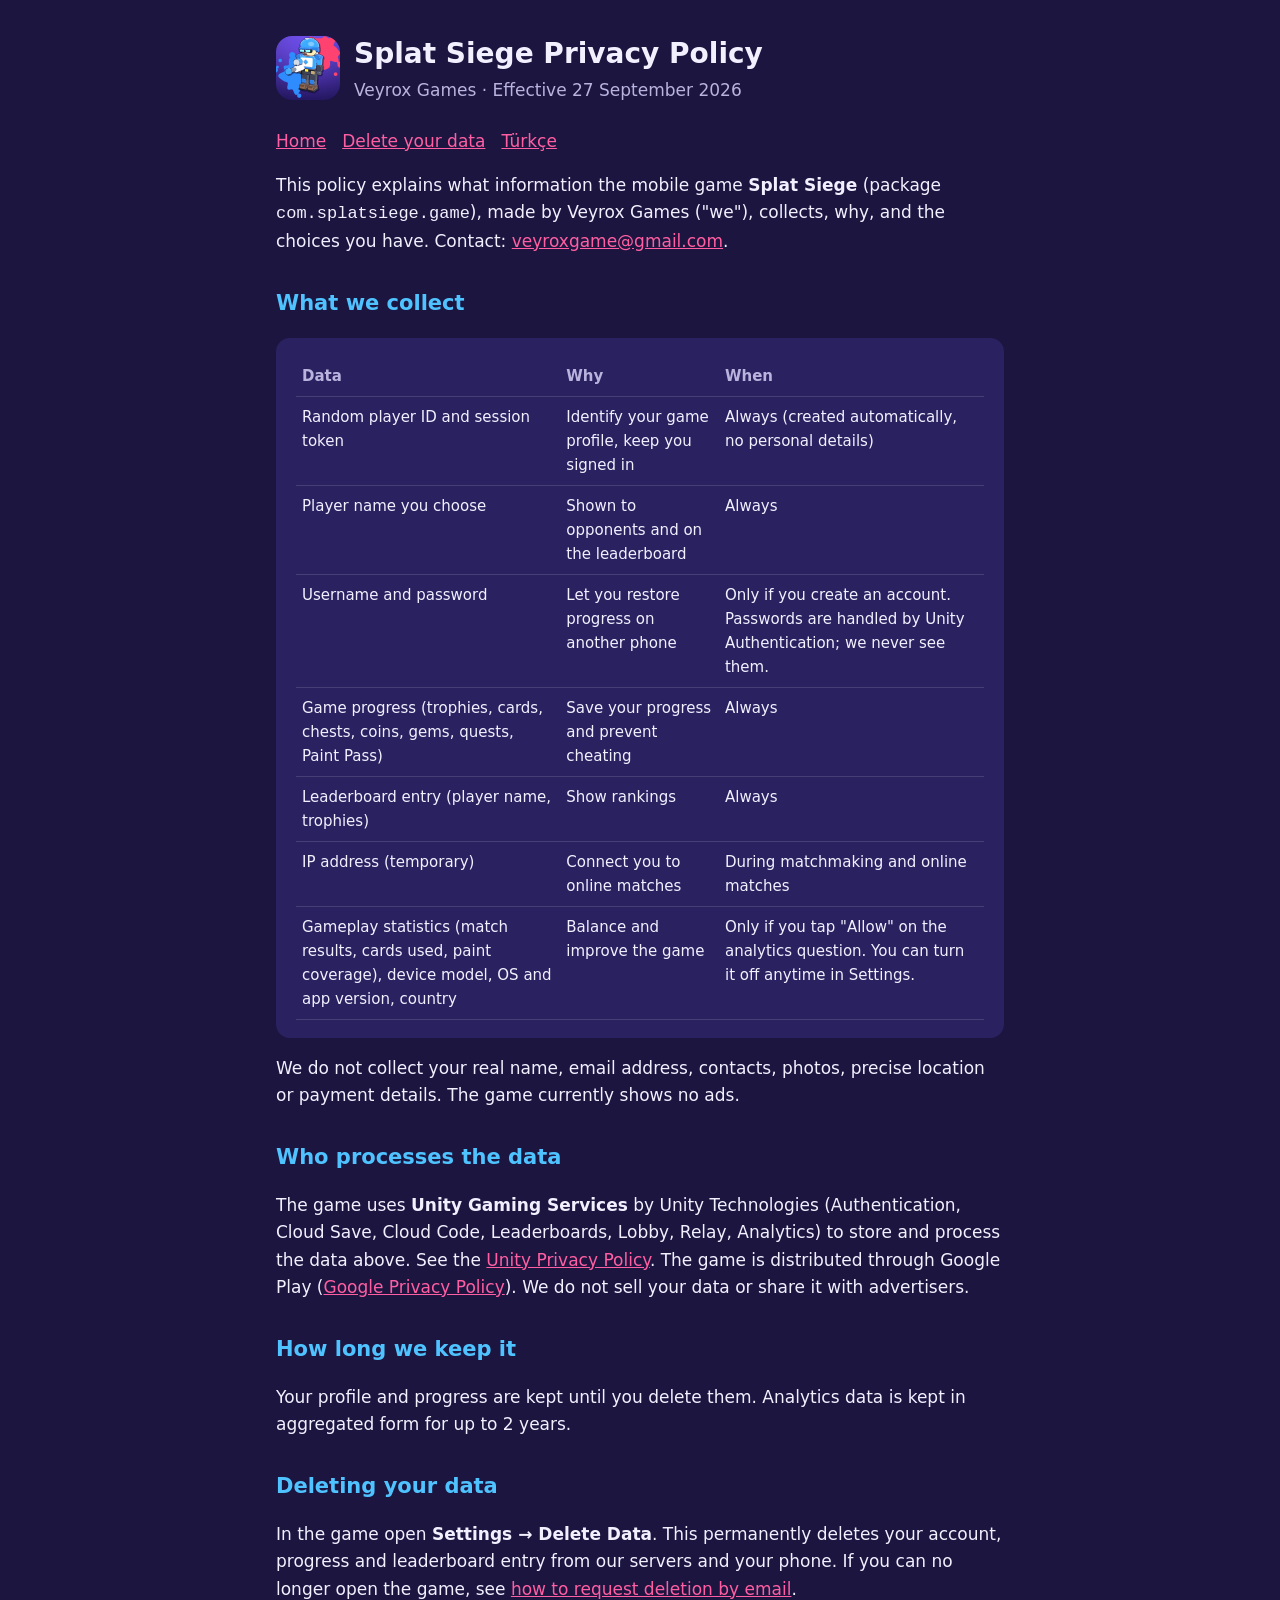
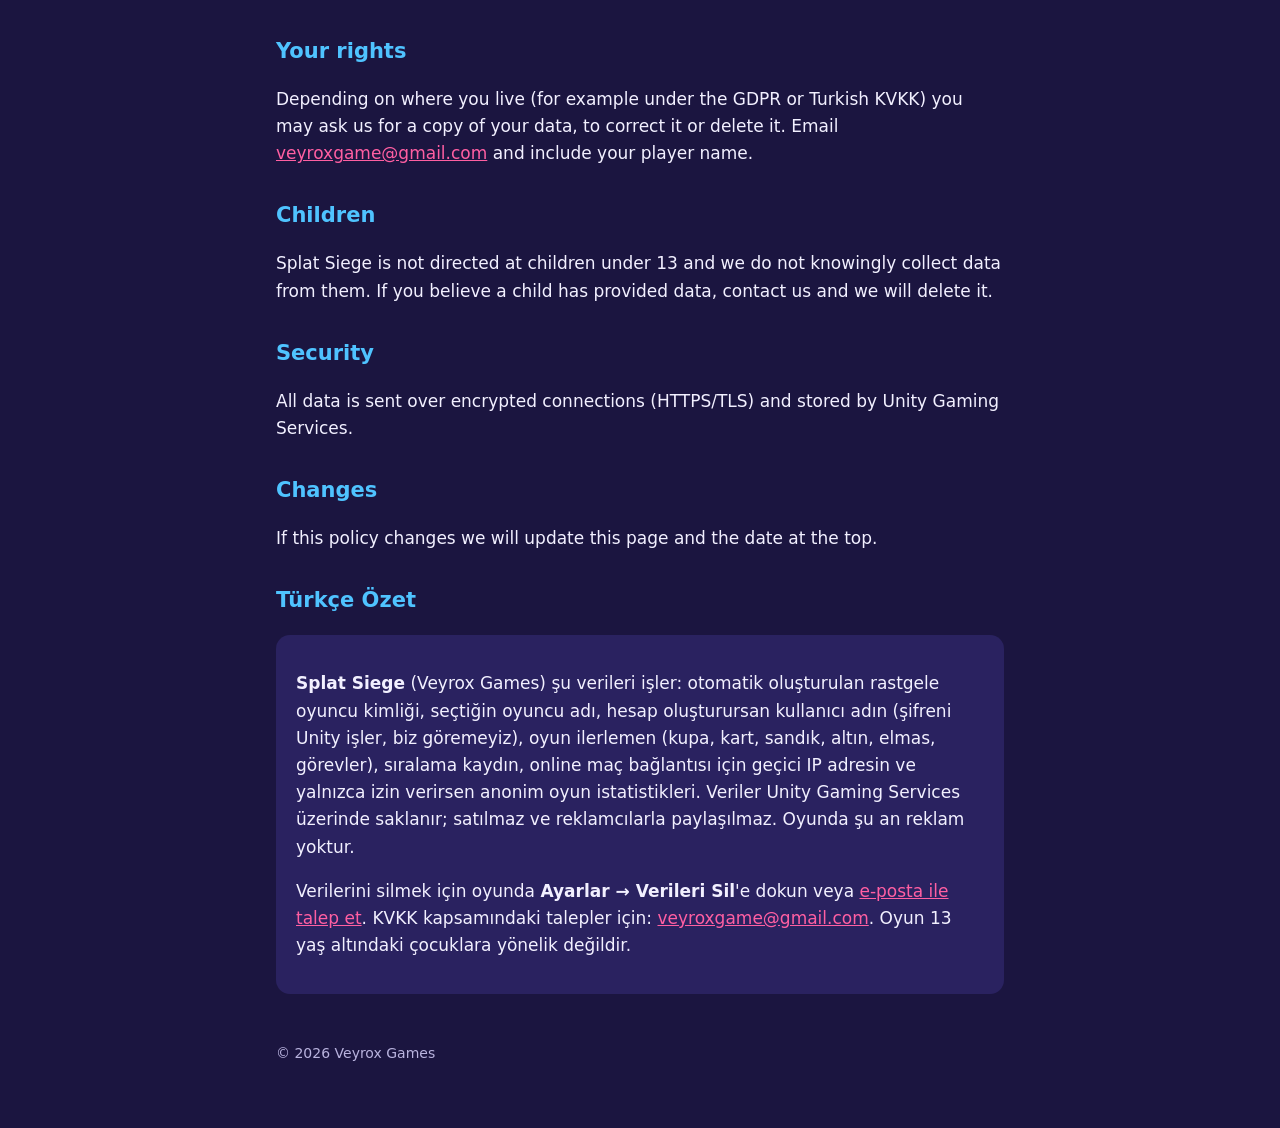
==== privacy.html @ 72331b04 "Splat Siege site: privacy policy and data deletion pages Co-Authored-By: Claude Opus 5.5 <noreply@an" ====
<!DOCTYPE html>
<html lang="en">
<head>
<meta charset="utf-8">
<meta name="viewport" content="width=device-width, initial-scale=1">
<title>Splat Siege Privacy Policy</title>
<link rel="stylesheet" href="style.css">
</head>
<body>
<main>
<header>
  <img src="icon.png" alt="">
  <div><h1>Splat Siege Privacy Policy</h1><p>Veyrox Games · Effective 27 September 2026</p></div>
</header>
<nav><a href="index.html">Home</a><a href="delete-account.html">Delete your data</a><a href="#tr">Türkçe</a></nav>

<p>This policy explains what information the mobile game <strong>Splat Siege</strong> (package <code>com.splatsiege.game</code>),
made by Veyrox Games ("we"), collects, why, and the choices you have. Contact: <a href="mailto:veyroxgame@gmail.com">veyroxgame@gmail.com</a>.</p>

<h2>What we collect</h2>
<div class="card">
<table>
<tr><th>Data</th><th>Why</th><th>When</th></tr>
<tr><td>Random player ID and session token</td><td>Identify your game profile, keep you signed in</td><td>Always (created automatically, no personal details)</td></tr>
<tr><td>Player name you choose</td><td>Shown to opponents and on the leaderboard</td><td>Always</td></tr>
<tr><td>Username and password</td><td>Let you restore progress on another phone</td><td>Only if you create an account. Passwords are handled by Unity Authentication; we never see them.</td></tr>
<tr><td>Game progress (trophies, cards, chests, coins, gems, quests, Paint Pass)</td><td>Save your progress and prevent cheating</td><td>Always</td></tr>
<tr><td>Leaderboard entry (player name, trophies)</td><td>Show rankings</td><td>Always</td></tr>
<tr><td>IP address (temporary)</td><td>Connect you to online matches</td><td>During matchmaking and online matches</td></tr>
<tr><td>Gameplay statistics (match results, cards used, paint coverage), device model, OS and app version, country</td><td>Balance and improve the game</td><td>Only if you tap "Allow" on the analytics question. You can turn it off anytime in Settings.</td></tr>
</table>
</div>
<p>We do not collect your real name, email address, contacts, photos, precise location or payment details. The game currently shows no ads.</p>

<h2>Who processes the data</h2>
<p>The game uses <strong>Unity Gaming Services</strong> by Unity Technologies (Authentication, Cloud Save, Cloud Code, Leaderboards, Lobby, Relay, Analytics) to store and process the data above.
See the <a href="https://unity.com/legal/privacy-policy">Unity Privacy Policy</a>. The game is distributed through Google Play (<a href="https://policies.google.com/privacy">Google Privacy Policy</a>).
We do not sell your data or share it with advertisers.</p>

<h2>How long we keep it</h2>
<p>Your profile and progress are kept until you delete them. Analytics data is kept in aggregated form for up to 2 years.</p>

<h2>Deleting your data</h2>
<p>In the game open <strong>Settings → Delete Data</strong>. This permanently deletes your account, progress and leaderboard entry from our servers and your phone.
If you can no longer open the game, see <a href="delete-account.html">how to request deletion by email</a>.</p>

<h2>Your rights</h2>
<p>Depending on where you live (for example under the GDPR or Turkish KVKK) you may ask us for a copy of your data, to correct it or delete it.
Email <a href="mailto:veyroxgame@gmail.com">veyroxgame@gmail.com</a> and include your player name.</p>

<h2>Children</h2>
<p>Splat Siege is not directed at children under 13 and we do not knowingly collect data from them. If you believe a child has provided data, contact us and we will delete it.</p>

<h2>Security</h2>
<p>All data is sent over encrypted connections (HTTPS/TLS) and stored by Unity Gaming Services.</p>

<h2>Changes</h2>
<p>If this policy changes we will update this page and the date at the top.</p>

<h2 id="tr">Türkçe Özet</h2>
<div class="card">
<p><strong>Splat Siege</strong> (Veyrox Games) şu verileri işler: otomatik oluşturulan rastgele oyuncu kimliği, seçtiğin oyuncu adı, hesap oluşturursan kullanıcı adın (şifreni Unity işler, biz göremeyiz),
oyun ilerlemen (kupa, kart, sandık, altın, elmas, görevler), sıralama kaydın, online maç bağlantısı için geçici IP adresin ve yalnızca izin verirsen anonim oyun istatistikleri.
Veriler Unity Gaming Services üzerinde saklanır; satılmaz ve reklamcılarla paylaşılmaz. Oyunda şu an reklam yoktur.</p>
<p>Verilerini silmek için oyunda <strong>Ayarlar → Verileri Sil</strong>'e dokun veya <a href="delete-account.html">e-posta ile talep et</a>.
KVKK kapsamındaki talepler için: <a href="mailto:veyroxgame@gmail.com">veyroxgame@gmail.com</a>. Oyun 13 yaş altındaki çocuklara yönelik değildir.</p>
</div>

<footer>© 2026 Veyrox Games</footer>
</main>
</body>
</html>
---- style.css ----
:root {
  --bg: #1b1540;
  --card: #2a2260;
  --text: #f2f0ff;
  --muted: #b9b3de;
  --accent: #ff5fa2;
  --accent2: #4fc3ff;
}
* { box-sizing: border-box; }
body {
  margin: 0;
  background: var(--bg);
  color: var(--text);
  font: 17px/1.6 system-ui, -apple-system, "Segoe UI", Roboto, sans-serif;
}
main { max-width: 760px; margin: 0 auto; padding: 32px 16px 64px; }
header { display: flex; align-items: center; gap: 14px; margin-bottom: 24px; }
header img { width: 64px; height: 64px; border-radius: 16px; }
header h1 { margin: 0; font-size: 28px; }
header p { margin: 0; color: var(--muted); }
h2 { margin-top: 32px; font-size: 21px; color: var(--accent2); }
a { color: var(--accent); }
.card { background: var(--card); border-radius: 14px; padding: 18px 20px; margin: 16px 0; }
table { width: 100%; border-collapse: collapse; font-size: 15px; }
th, td { text-align: left; padding: 8px 6px; border-bottom: 1px solid #ffffff22; vertical-align: top; }
th { color: var(--muted); font-weight: 600; }
.lang { float: right; font-size: 15px; }
footer { margin-top: 48px; color: var(--muted); font-size: 14px; }
nav a { margin-right: 16px; }
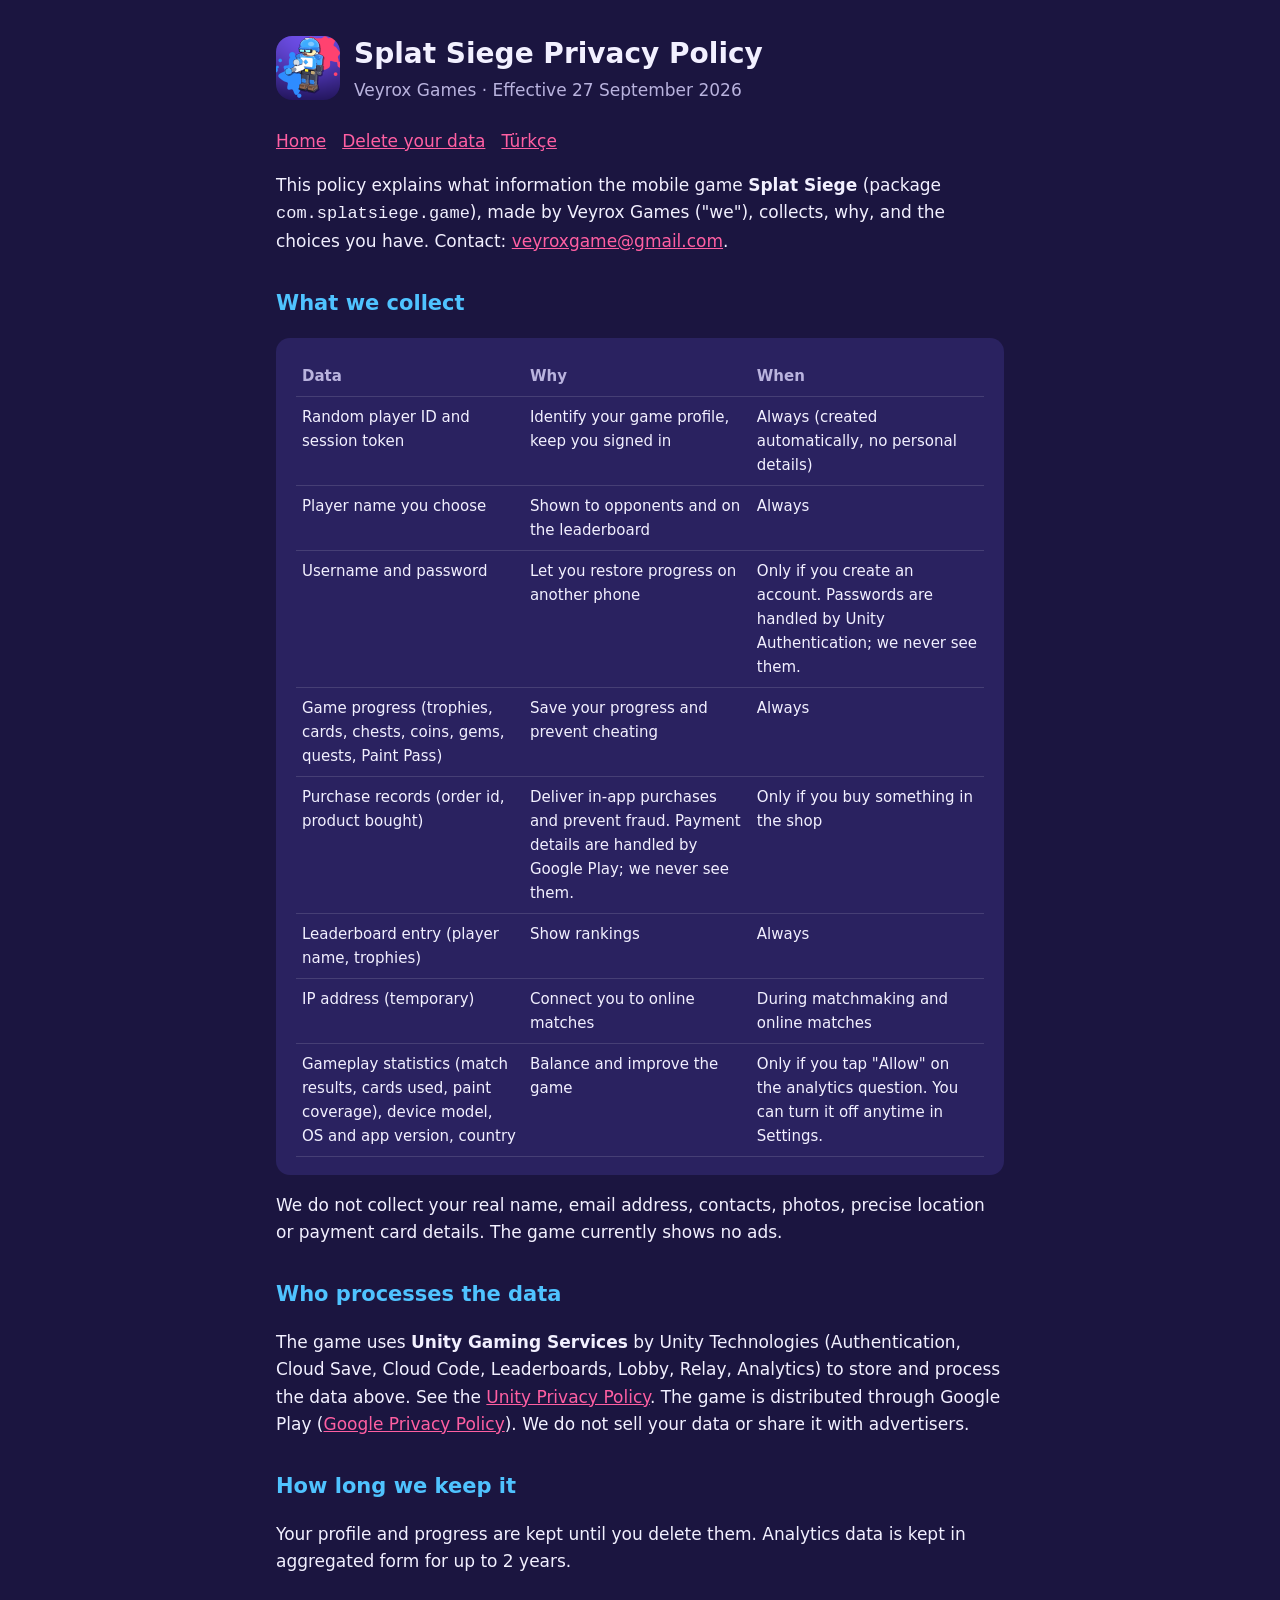
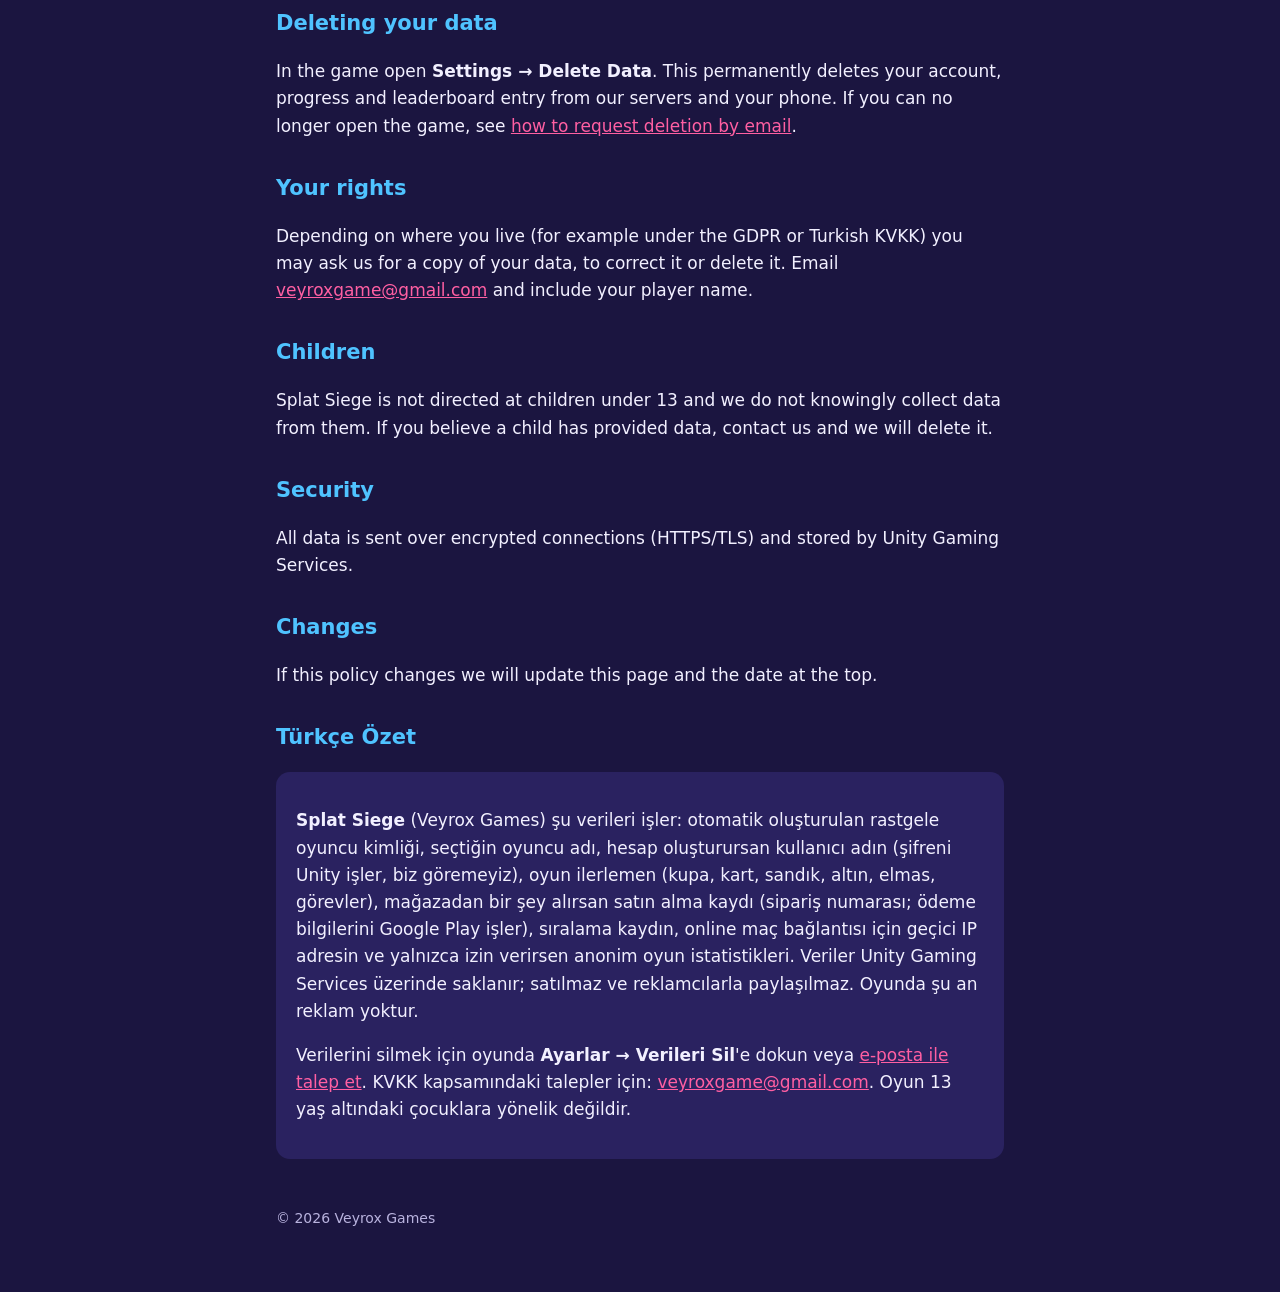
==== commit 62c5a109: "Privacy policy: purchase records Co-Authored-By: Claude Opus 5.5 <noreply@anthropic.com>" ====
--- a/privacy.html
+++ b/privacy.html
@@ -25,12 +25,13 @@
 <tr><td>Player name you choose</td><td>Shown to opponents and on the leaderboard</td><td>Always</td></tr>
 <tr><td>Username and password</td><td>Let you restore progress on another phone</td><td>Only if you create an account. Passwords are handled by Unity Authentication; we never see them.</td></tr>
 <tr><td>Game progress (trophies, cards, chests, coins, gems, quests, Paint Pass)</td><td>Save your progress and prevent cheating</td><td>Always</td></tr>
+<tr><td>Purchase records (order id, product bought)</td><td>Deliver in-app purchases and prevent fraud. Payment details are handled by Google Play; we never see them.</td><td>Only if you buy something in the shop</td></tr>
 <tr><td>Leaderboard entry (player name, trophies)</td><td>Show rankings</td><td>Always</td></tr>
 <tr><td>IP address (temporary)</td><td>Connect you to online matches</td><td>During matchmaking and online matches</td></tr>
 <tr><td>Gameplay statistics (match results, cards used, paint coverage), device model, OS and app version, country</td><td>Balance and improve the game</td><td>Only if you tap "Allow" on the analytics question. You can turn it off anytime in Settings.</td></tr>
 </table>
 </div>
-<p>We do not collect your real name, email address, contacts, photos, precise location or payment details. The game currently shows no ads.</p>
+<p>We do not collect your real name, email address, contacts, photos, precise location or payment card details. The game currently shows no ads.</p>
 
 <h2>Who processes the data</h2>
 <p>The game uses <strong>Unity Gaming Services</strong> by Unity Technologies (Authentication, Cloud Save, Cloud Code, Leaderboards, Lobby, Relay, Analytics) to store and process the data above.
@@ -60,7 +61,7 @@
 <h2 id="tr">Türkçe Özet</h2>
 <div class="card">
 <p><strong>Splat Siege</strong> (Veyrox Games) şu verileri işler: otomatik oluşturulan rastgele oyuncu kimliği, seçtiğin oyuncu adı, hesap oluşturursan kullanıcı adın (şifreni Unity işler, biz göremeyiz),
-oyun ilerlemen (kupa, kart, sandık, altın, elmas, görevler), sıralama kaydın, online maç bağlantısı için geçici IP adresin ve yalnızca izin verirsen anonim oyun istatistikleri.
+oyun ilerlemen (kupa, kart, sandık, altın, elmas, görevler), mağazadan bir şey alırsan satın alma kaydı (sipariş numarası; ödeme bilgilerini Google Play işler), sıralama kaydın, online maç bağlantısı için geçici IP adresin ve yalnızca izin verirsen anonim oyun istatistikleri.
 Veriler Unity Gaming Services üzerinde saklanır; satılmaz ve reklamcılarla paylaşılmaz. Oyunda şu an reklam yoktur.</p>
 <p>Verilerini silmek için oyunda <strong>Ayarlar → Verileri Sil</strong>'e dokun veya <a href="delete-account.html">e-posta ile talep et</a>.
 KVKK kapsamındaki talepler için: <a href="mailto:veyroxgame@gmail.com">veyroxgame@gmail.com</a>. Oyun 13 yaş altındaki çocuklara yönelik değildir.</p>
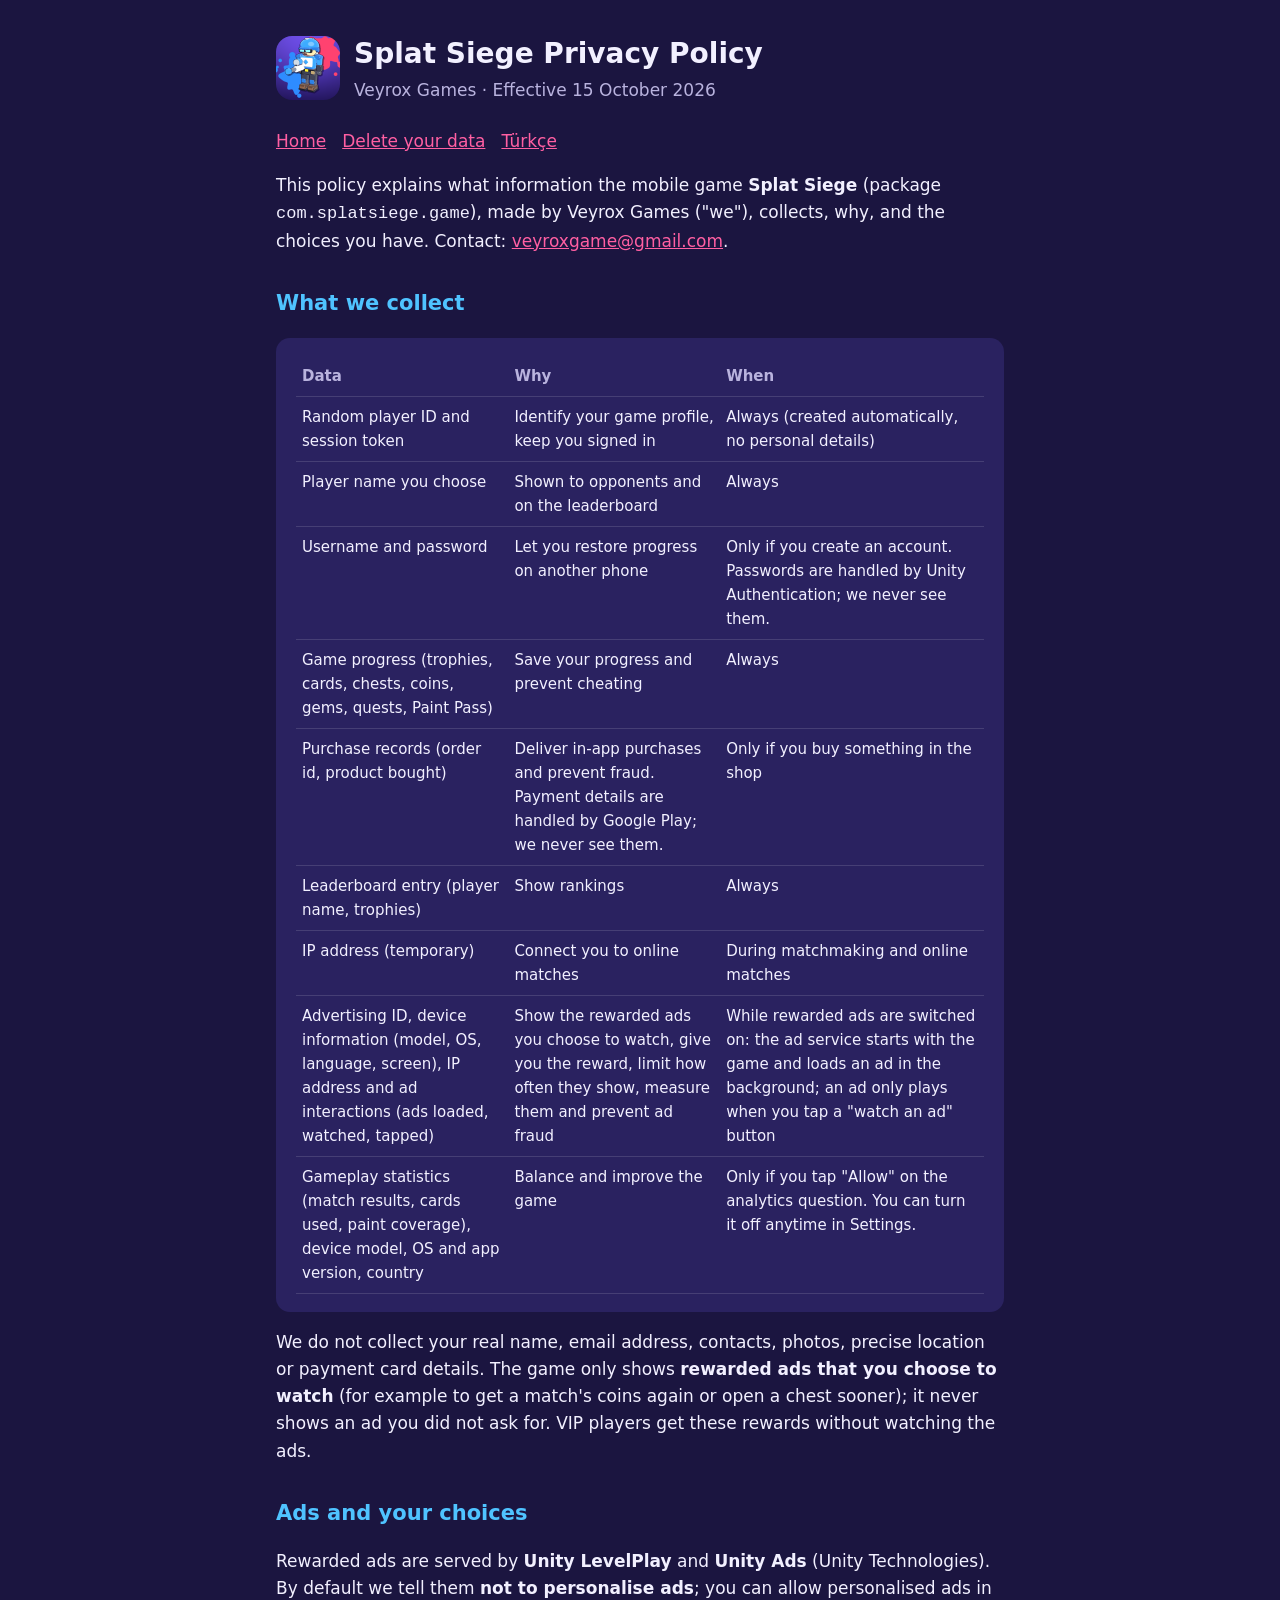
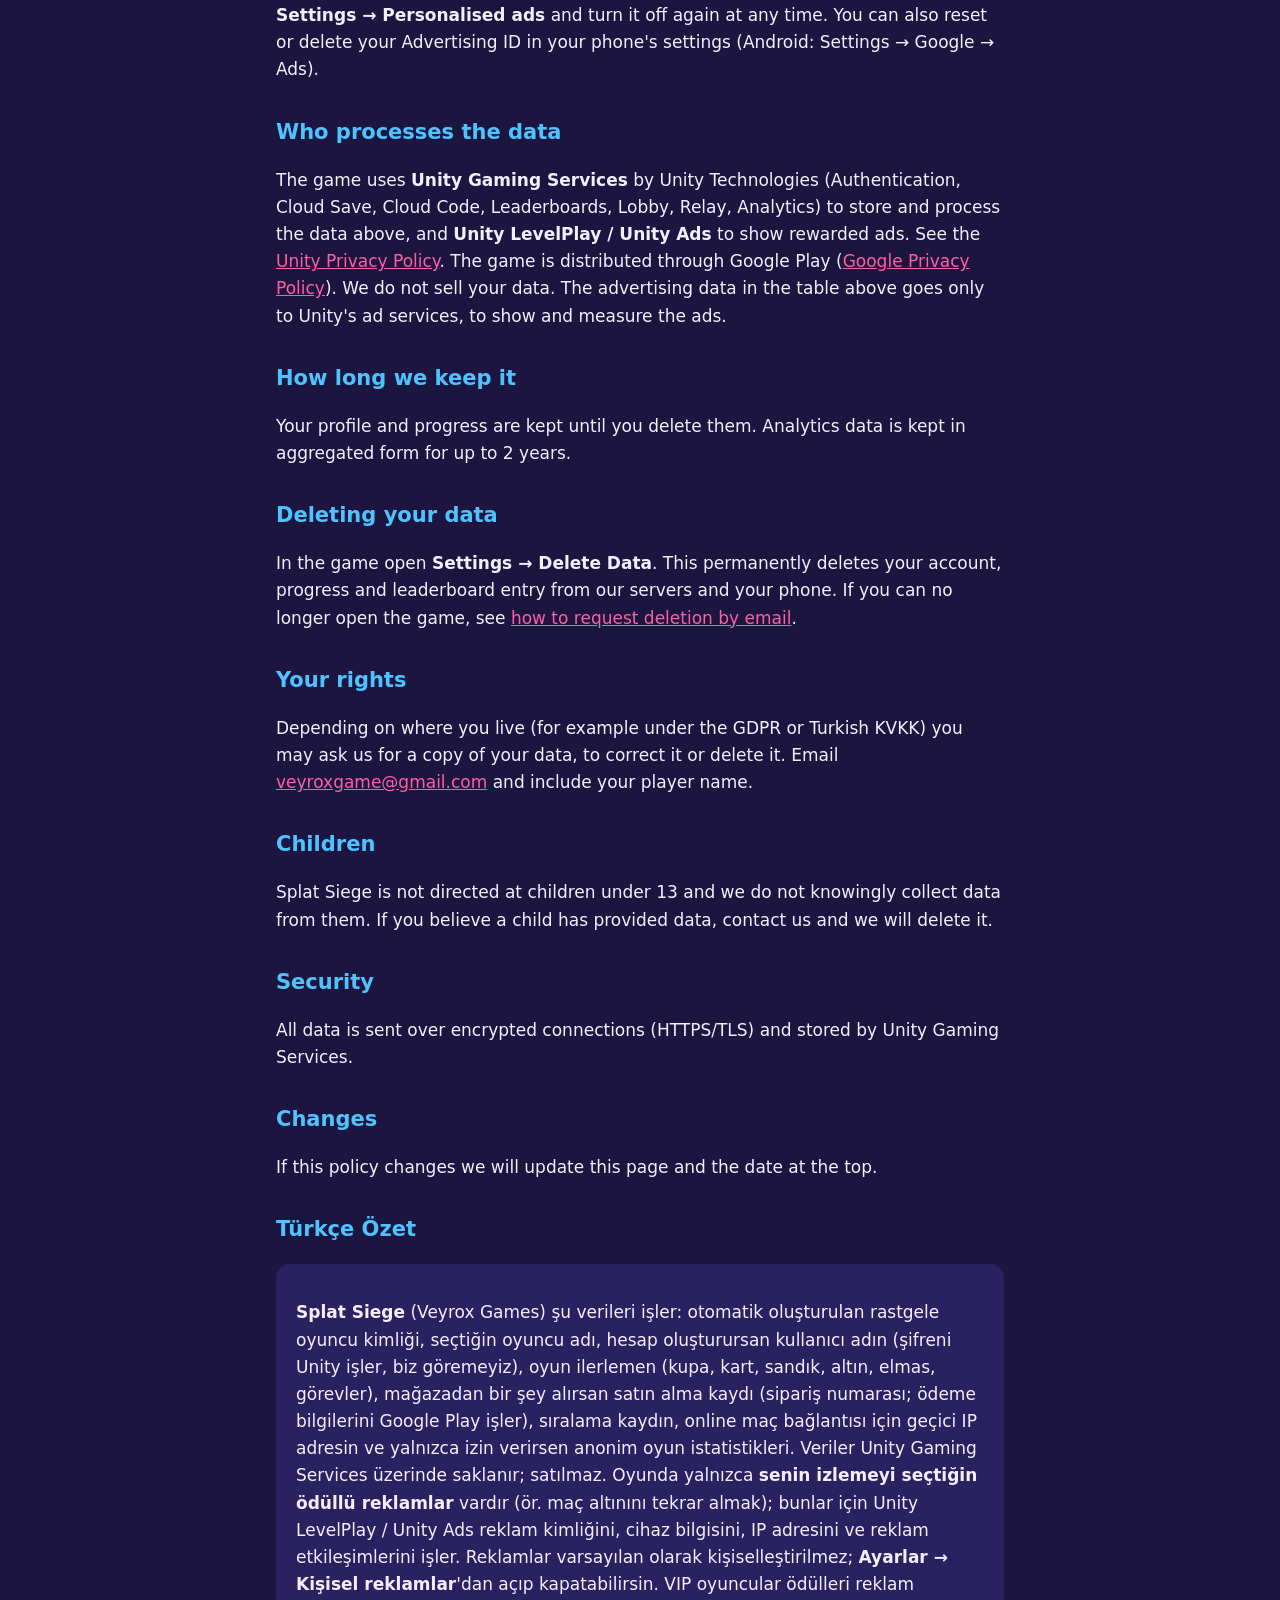
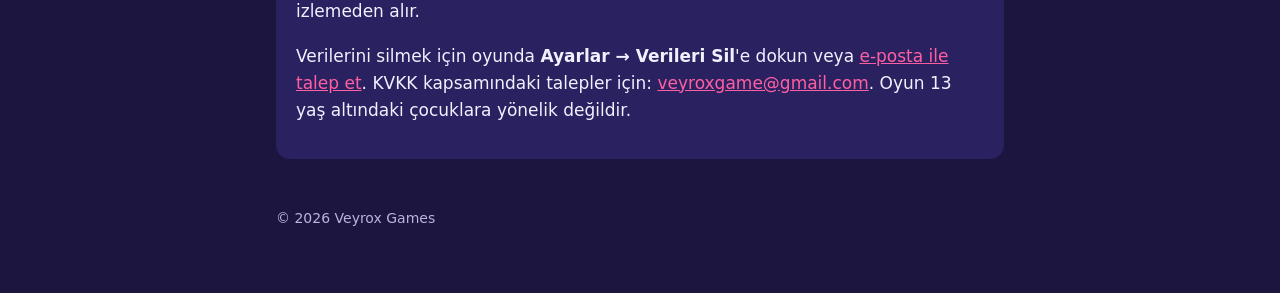
==== commit 3fb50548: "Privacy policy: rewarded ads (Unity LevelPlay / Unity Ads), advertising ID, personalised-ads switch " ====
--- a/privacy.html
+++ b/privacy.html
@@ -10,7 +10,7 @@
 <main>
 <header>
   <img src="icon.png" alt="">
-  <div><h1>Splat Siege Privacy Policy</h1><p>Veyrox Games · Effective 27 September 2026</p></div>
+  <div><h1>Splat Siege Privacy Policy</h1><p>Veyrox Games · Effective 15 October 2026</p></div>
 </header>
 <nav><a href="index.html">Home</a><a href="delete-account.html">Delete your data</a><a href="#tr">Türkçe</a></nav>
 
@@ -28,15 +28,21 @@
 <tr><td>Purchase records (order id, product bought)</td><td>Deliver in-app purchases and prevent fraud. Payment details are handled by Google Play; we never see them.</td><td>Only if you buy something in the shop</td></tr>
 <tr><td>Leaderboard entry (player name, trophies)</td><td>Show rankings</td><td>Always</td></tr>
 <tr><td>IP address (temporary)</td><td>Connect you to online matches</td><td>During matchmaking and online matches</td></tr>
+<tr><td>Advertising ID, device information (model, OS, language, screen), IP address and ad interactions (ads loaded, watched, tapped)</td><td>Show the rewarded ads you choose to watch, give you the reward, limit how often they show, measure them and prevent ad fraud</td><td>While rewarded ads are switched on: the ad service starts with the game and loads an ad in the background; an ad only plays when you tap a "watch an ad" button</td></tr>
 <tr><td>Gameplay statistics (match results, cards used, paint coverage), device model, OS and app version, country</td><td>Balance and improve the game</td><td>Only if you tap "Allow" on the analytics question. You can turn it off anytime in Settings.</td></tr>
 </table>
 </div>
-<p>We do not collect your real name, email address, contacts, photos, precise location or payment card details. The game currently shows no ads.</p>
+<p>We do not collect your real name, email address, contacts, photos, precise location or payment card details. The game only shows <strong>rewarded ads that you choose to watch</strong> (for example to get a match's coins again or open a chest sooner); it never shows an ad you did not ask for.
+VIP players get these rewards without watching the ads.</p>
+
+<h2>Ads and your choices</h2>
+<p>Rewarded ads are served by <strong>Unity LevelPlay</strong> and <strong>Unity Ads</strong> (Unity Technologies). By default we tell them <strong>not to personalise ads</strong>; you can allow personalised ads in <strong>Settings → Personalised ads</strong> and turn it off again at any time.
+You can also reset or delete your Advertising ID in your phone's settings (Android: Settings → Google → Ads).</p>
 
 <h2>Who processes the data</h2>
-<p>The game uses <strong>Unity Gaming Services</strong> by Unity Technologies (Authentication, Cloud Save, Cloud Code, Leaderboards, Lobby, Relay, Analytics) to store and process the data above.
+<p>The game uses <strong>Unity Gaming Services</strong> by Unity Technologies (Authentication, Cloud Save, Cloud Code, Leaderboards, Lobby, Relay, Analytics) to store and process the data above, and <strong>Unity LevelPlay / Unity Ads</strong> to show rewarded ads.
 See the <a href="https://unity.com/legal/privacy-policy">Unity Privacy Policy</a>. The game is distributed through Google Play (<a href="https://policies.google.com/privacy">Google Privacy Policy</a>).
-We do not sell your data or share it with advertisers.</p>
+We do not sell your data. The advertising data in the table above goes only to Unity's ad services, to show and measure the ads.</p>
 
 <h2>How long we keep it</h2>
 <p>Your profile and progress are kept until you delete them. Analytics data is kept in aggregated form for up to 2 years.</p>
@@ -62,7 +68,9 @@
 <div class="card">
 <p><strong>Splat Siege</strong> (Veyrox Games) şu verileri işler: otomatik oluşturulan rastgele oyuncu kimliği, seçtiğin oyuncu adı, hesap oluşturursan kullanıcı adın (şifreni Unity işler, biz göremeyiz),
 oyun ilerlemen (kupa, kart, sandık, altın, elmas, görevler), mağazadan bir şey alırsan satın alma kaydı (sipariş numarası; ödeme bilgilerini Google Play işler), sıralama kaydın, online maç bağlantısı için geçici IP adresin ve yalnızca izin verirsen anonim oyun istatistikleri.
-Veriler Unity Gaming Services üzerinde saklanır; satılmaz ve reklamcılarla paylaşılmaz. Oyunda şu an reklam yoktur.</p>
+Veriler Unity Gaming Services üzerinde saklanır; satılmaz.
+Oyunda yalnızca <strong>senin izlemeyi seçtiğin ödüllü reklamlar</strong> vardır (ör. maç altınını tekrar almak); bunlar için Unity LevelPlay / Unity Ads reklam kimliğini, cihaz bilgisini, IP adresini ve reklam etkileşimlerini işler.
+Reklamlar varsayılan olarak kişiselleştirilmez; <strong>Ayarlar → Kişisel reklamlar</strong>'dan açıp kapatabilirsin. VIP oyuncular ödülleri reklam izlemeden alır.</p>
 <p>Verilerini silmek için oyunda <strong>Ayarlar → Verileri Sil</strong>'e dokun veya <a href="delete-account.html">e-posta ile talep et</a>.
 KVKK kapsamındaki talepler için: <a href="mailto:veyroxgame@gmail.com">veyroxgame@gmail.com</a>. Oyun 13 yaş altındaki çocuklara yönelik değildir.</p>
 </div>
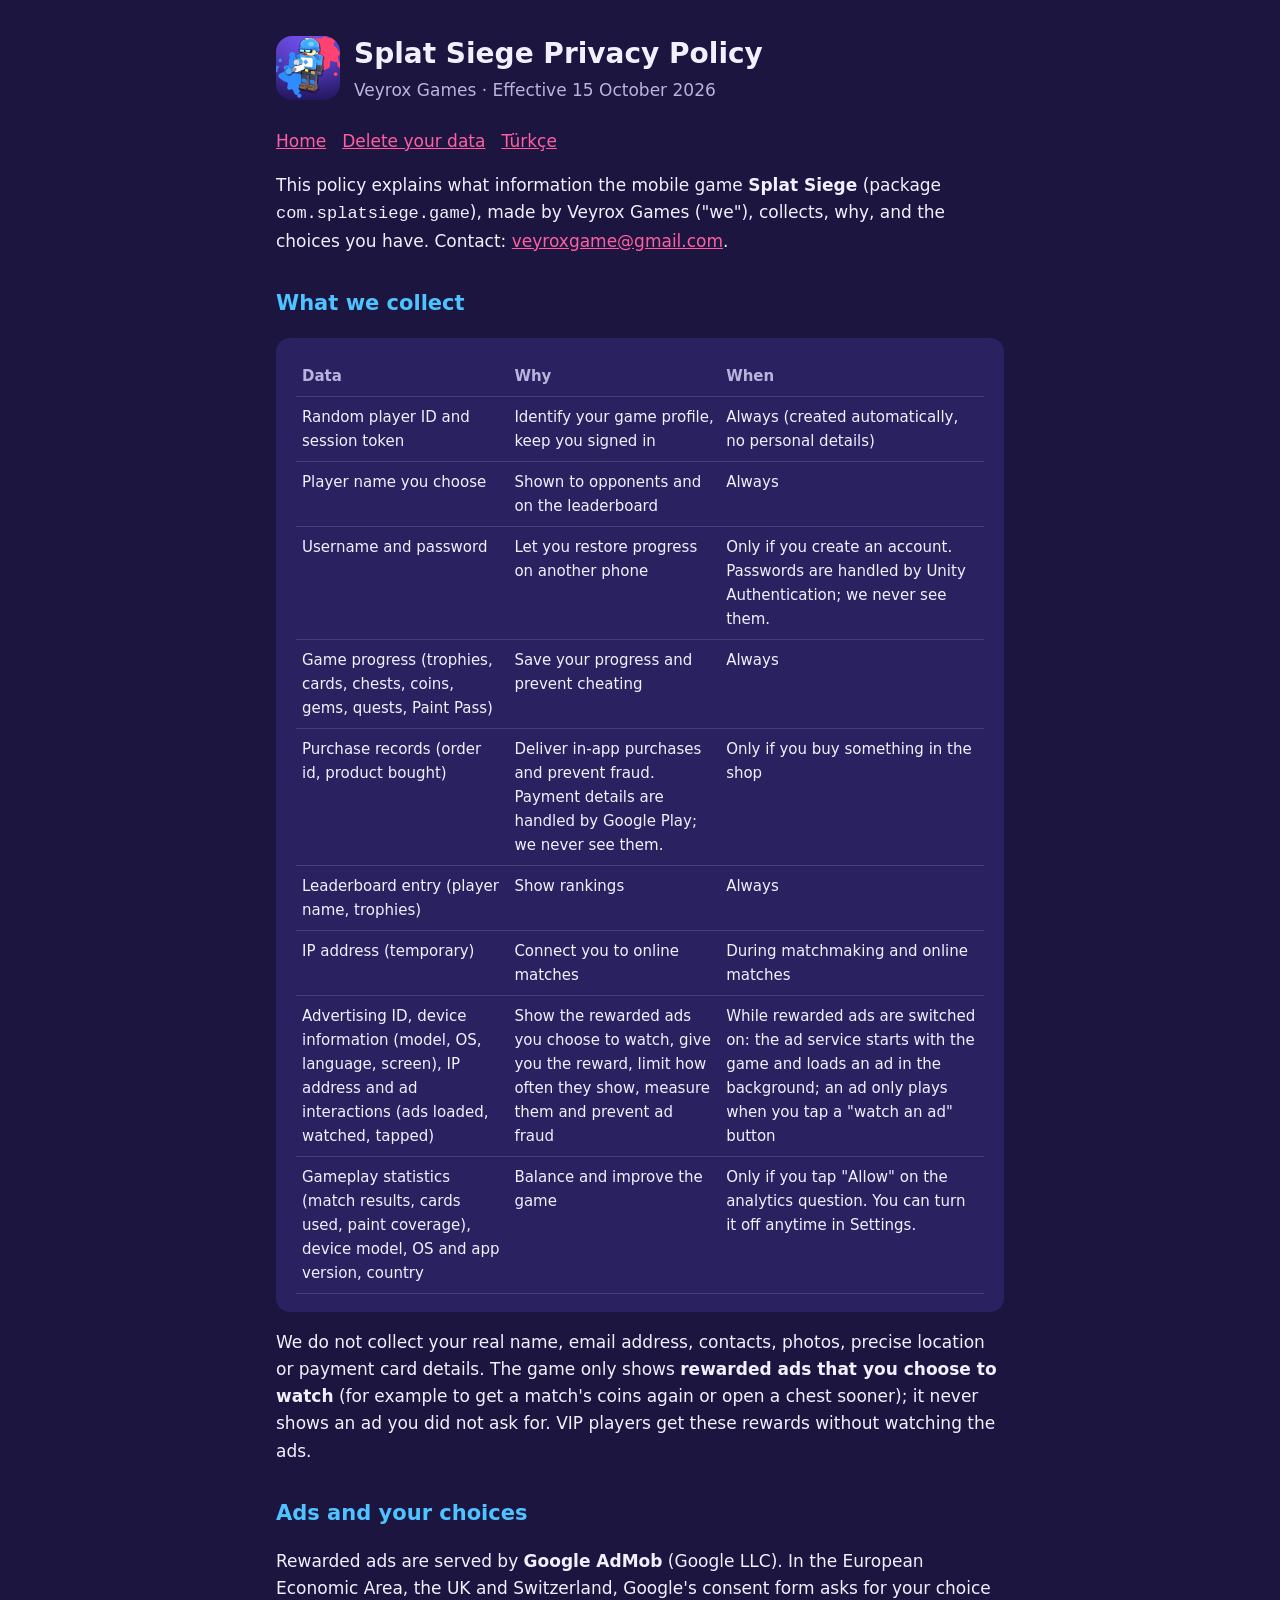
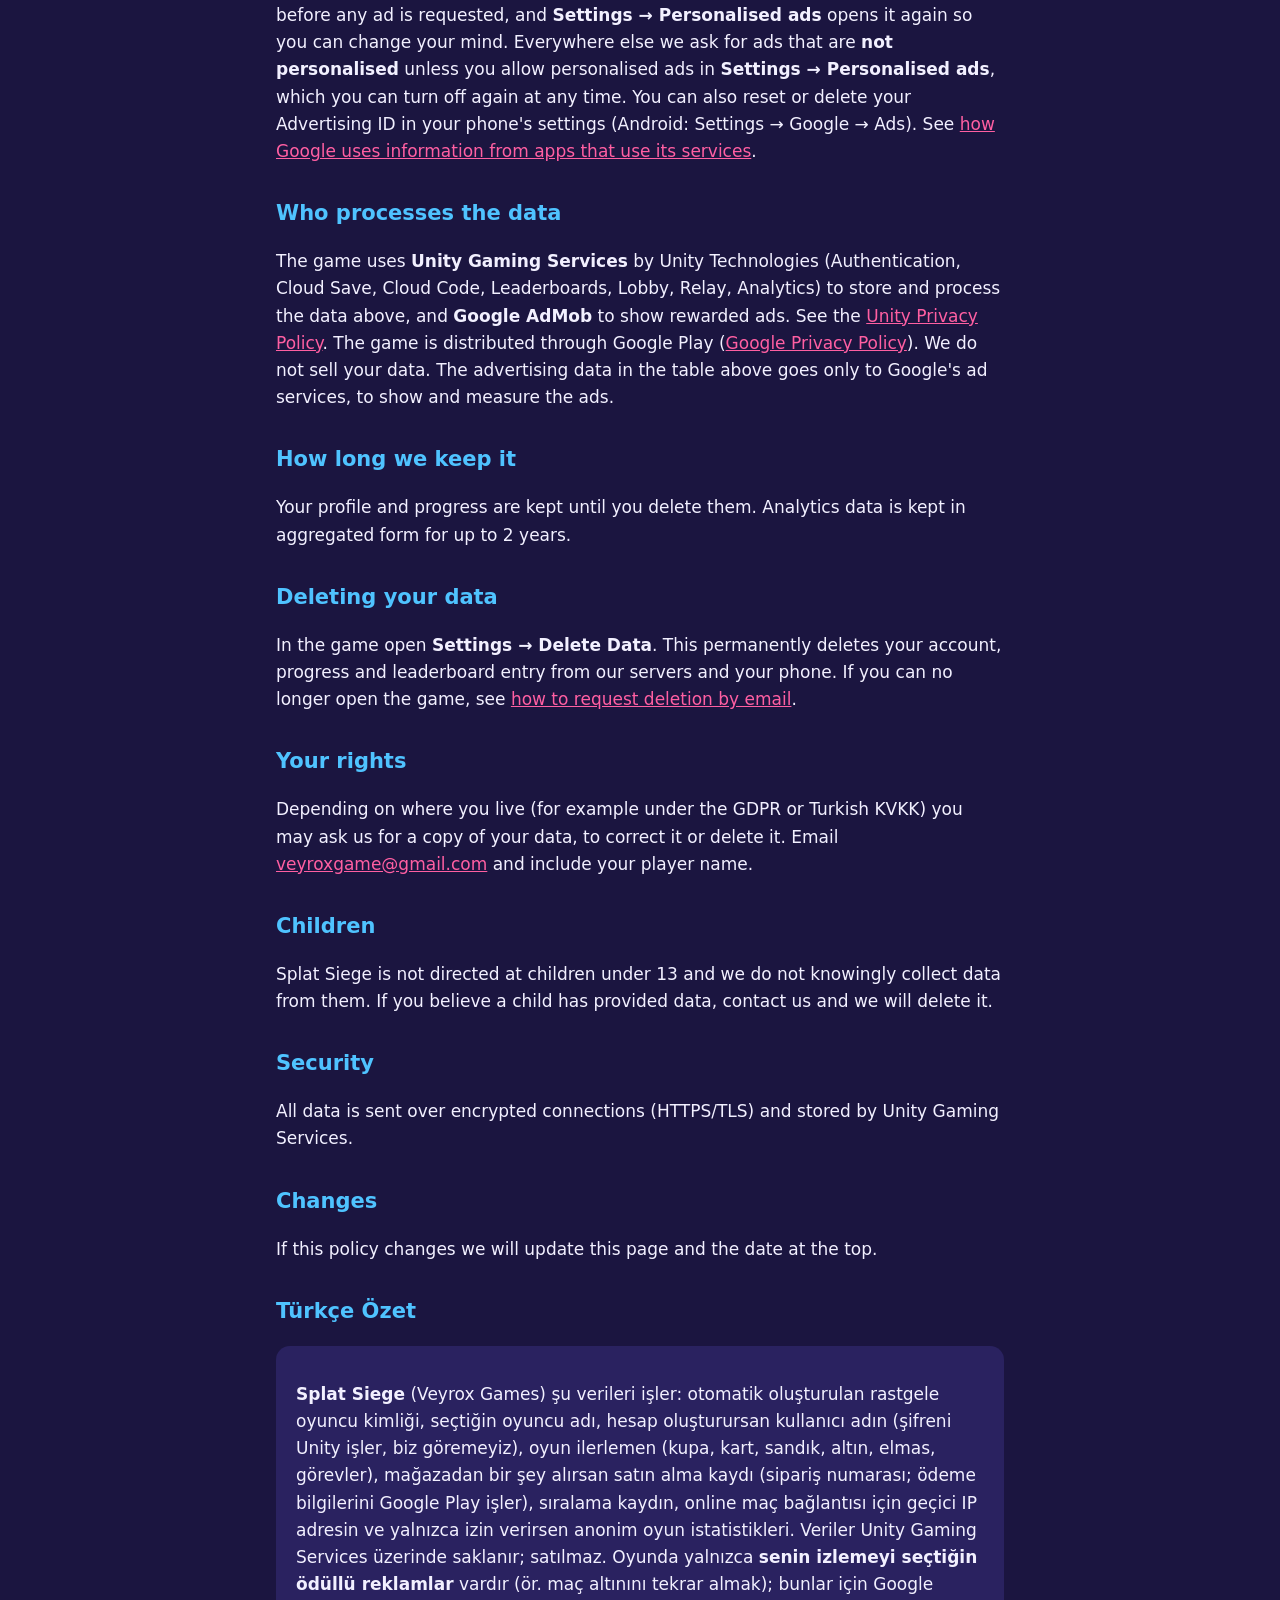
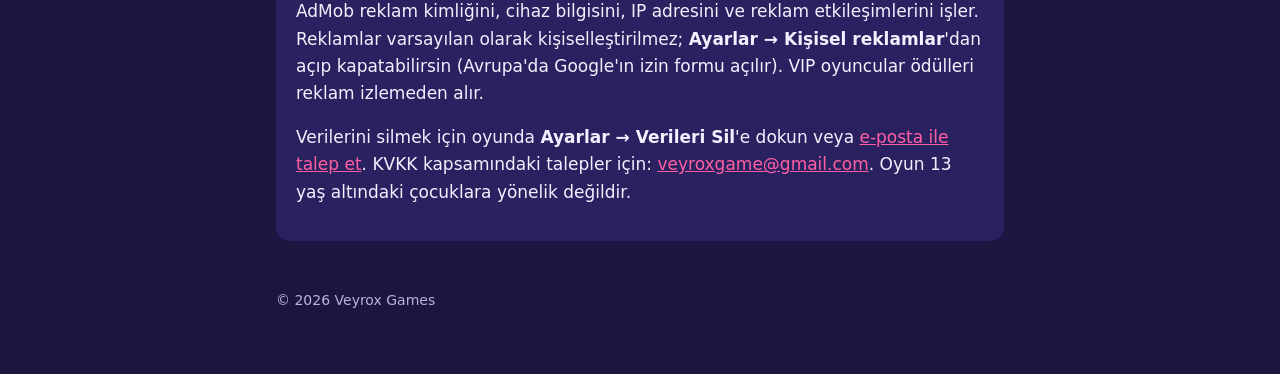
==== commit d061d434: "Privacy policy: rewarded ads by Google AdMob (consent form in the EEA/UK/CH)" ====
--- a/privacy.html
+++ b/privacy.html
@@ -36,13 +36,14 @@
 VIP players get these rewards without watching the ads.</p>
 
 <h2>Ads and your choices</h2>
-<p>Rewarded ads are served by <strong>Unity LevelPlay</strong> and <strong>Unity Ads</strong> (Unity Technologies). By default we tell them <strong>not to personalise ads</strong>; you can allow personalised ads in <strong>Settings → Personalised ads</strong> and turn it off again at any time.
-You can also reset or delete your Advertising ID in your phone's settings (Android: Settings → Google → Ads).</p>
+<p>Rewarded ads are served by <strong>Google AdMob</strong> (Google LLC). In the European Economic Area, the UK and Switzerland, Google's consent form asks for your choice before any ad is requested, and <strong>Settings → Personalised ads</strong> opens it again so you can change your mind.
+Everywhere else we ask for ads that are <strong>not personalised</strong> unless you allow personalised ads in <strong>Settings → Personalised ads</strong>, which you can turn off again at any time.
+You can also reset or delete your Advertising ID in your phone's settings (Android: Settings → Google → Ads). See <a href="https://policies.google.com/technologies/partner-sites">how Google uses information from apps that use its services</a>.</p>
 
 <h2>Who processes the data</h2>
-<p>The game uses <strong>Unity Gaming Services</strong> by Unity Technologies (Authentication, Cloud Save, Cloud Code, Leaderboards, Lobby, Relay, Analytics) to store and process the data above, and <strong>Unity LevelPlay / Unity Ads</strong> to show rewarded ads.
+<p>The game uses <strong>Unity Gaming Services</strong> by Unity Technologies (Authentication, Cloud Save, Cloud Code, Leaderboards, Lobby, Relay, Analytics) to store and process the data above, and <strong>Google AdMob</strong> to show rewarded ads.
 See the <a href="https://unity.com/legal/privacy-policy">Unity Privacy Policy</a>. The game is distributed through Google Play (<a href="https://policies.google.com/privacy">Google Privacy Policy</a>).
-We do not sell your data. The advertising data in the table above goes only to Unity's ad services, to show and measure the ads.</p>
+We do not sell your data. The advertising data in the table above goes only to Google's ad services, to show and measure the ads.</p>
 
 <h2>How long we keep it</h2>
 <p>Your profile and progress are kept until you delete them. Analytics data is kept in aggregated form for up to 2 years.</p>
@@ -69,8 +70,8 @@
 <p><strong>Splat Siege</strong> (Veyrox Games) şu verileri işler: otomatik oluşturulan rastgele oyuncu kimliği, seçtiğin oyuncu adı, hesap oluşturursan kullanıcı adın (şifreni Unity işler, biz göremeyiz),
 oyun ilerlemen (kupa, kart, sandık, altın, elmas, görevler), mağazadan bir şey alırsan satın alma kaydı (sipariş numarası; ödeme bilgilerini Google Play işler), sıralama kaydın, online maç bağlantısı için geçici IP adresin ve yalnızca izin verirsen anonim oyun istatistikleri.
 Veriler Unity Gaming Services üzerinde saklanır; satılmaz.
-Oyunda yalnızca <strong>senin izlemeyi seçtiğin ödüllü reklamlar</strong> vardır (ör. maç altınını tekrar almak); bunlar için Unity LevelPlay / Unity Ads reklam kimliğini, cihaz bilgisini, IP adresini ve reklam etkileşimlerini işler.
-Reklamlar varsayılan olarak kişiselleştirilmez; <strong>Ayarlar → Kişisel reklamlar</strong>'dan açıp kapatabilirsin. VIP oyuncular ödülleri reklam izlemeden alır.</p>
+Oyunda yalnızca <strong>senin izlemeyi seçtiğin ödüllü reklamlar</strong> vardır (ör. maç altınını tekrar almak); bunlar için Google AdMob reklam kimliğini, cihaz bilgisini, IP adresini ve reklam etkileşimlerini işler.
+Reklamlar varsayılan olarak kişiselleştirilmez; <strong>Ayarlar → Kişisel reklamlar</strong>'dan açıp kapatabilirsin (Avrupa'da Google'ın izin formu açılır). VIP oyuncular ödülleri reklam izlemeden alır.</p>
 <p>Verilerini silmek için oyunda <strong>Ayarlar → Verileri Sil</strong>'e dokun veya <a href="delete-account.html">e-posta ile talep et</a>.
 KVKK kapsamındaki talepler için: <a href="mailto:veyroxgame@gmail.com">veyroxgame@gmail.com</a>. Oyun 13 yaş altındaki çocuklara yönelik değildir.</p>
 </div>
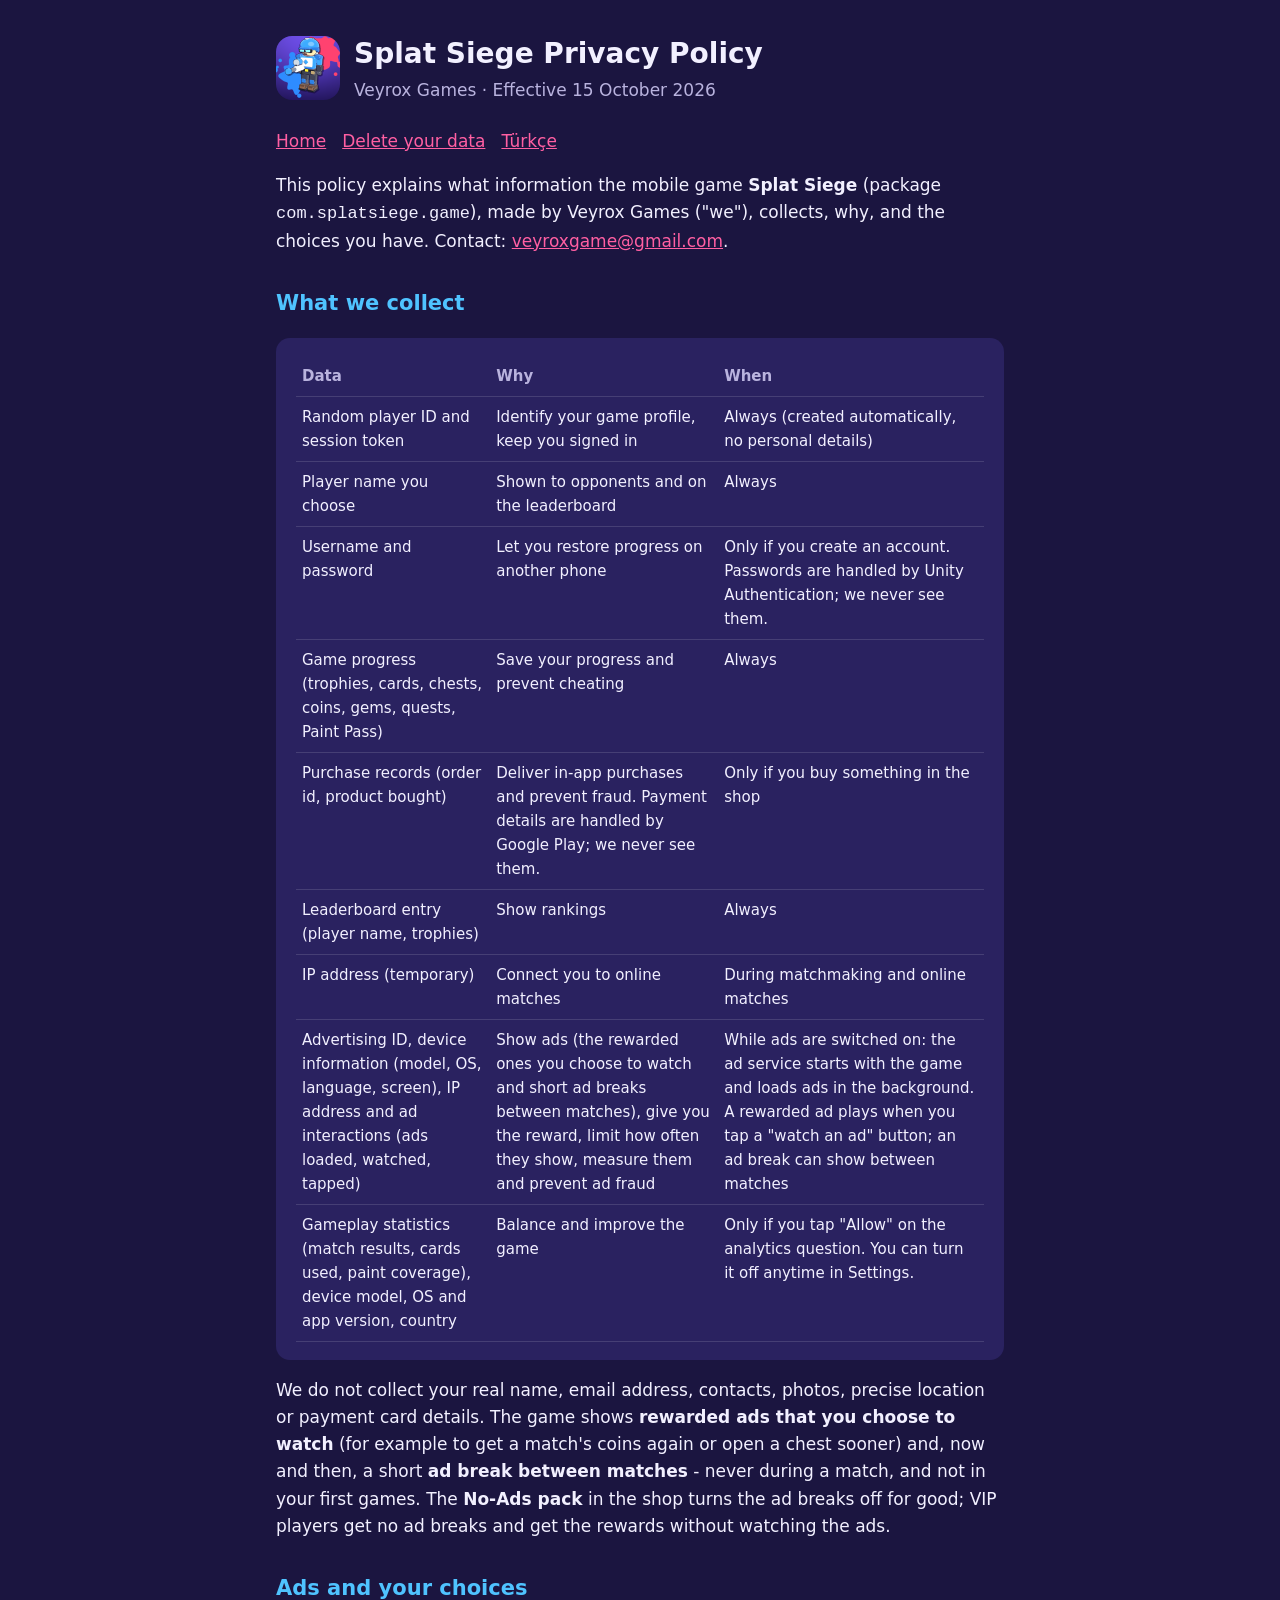
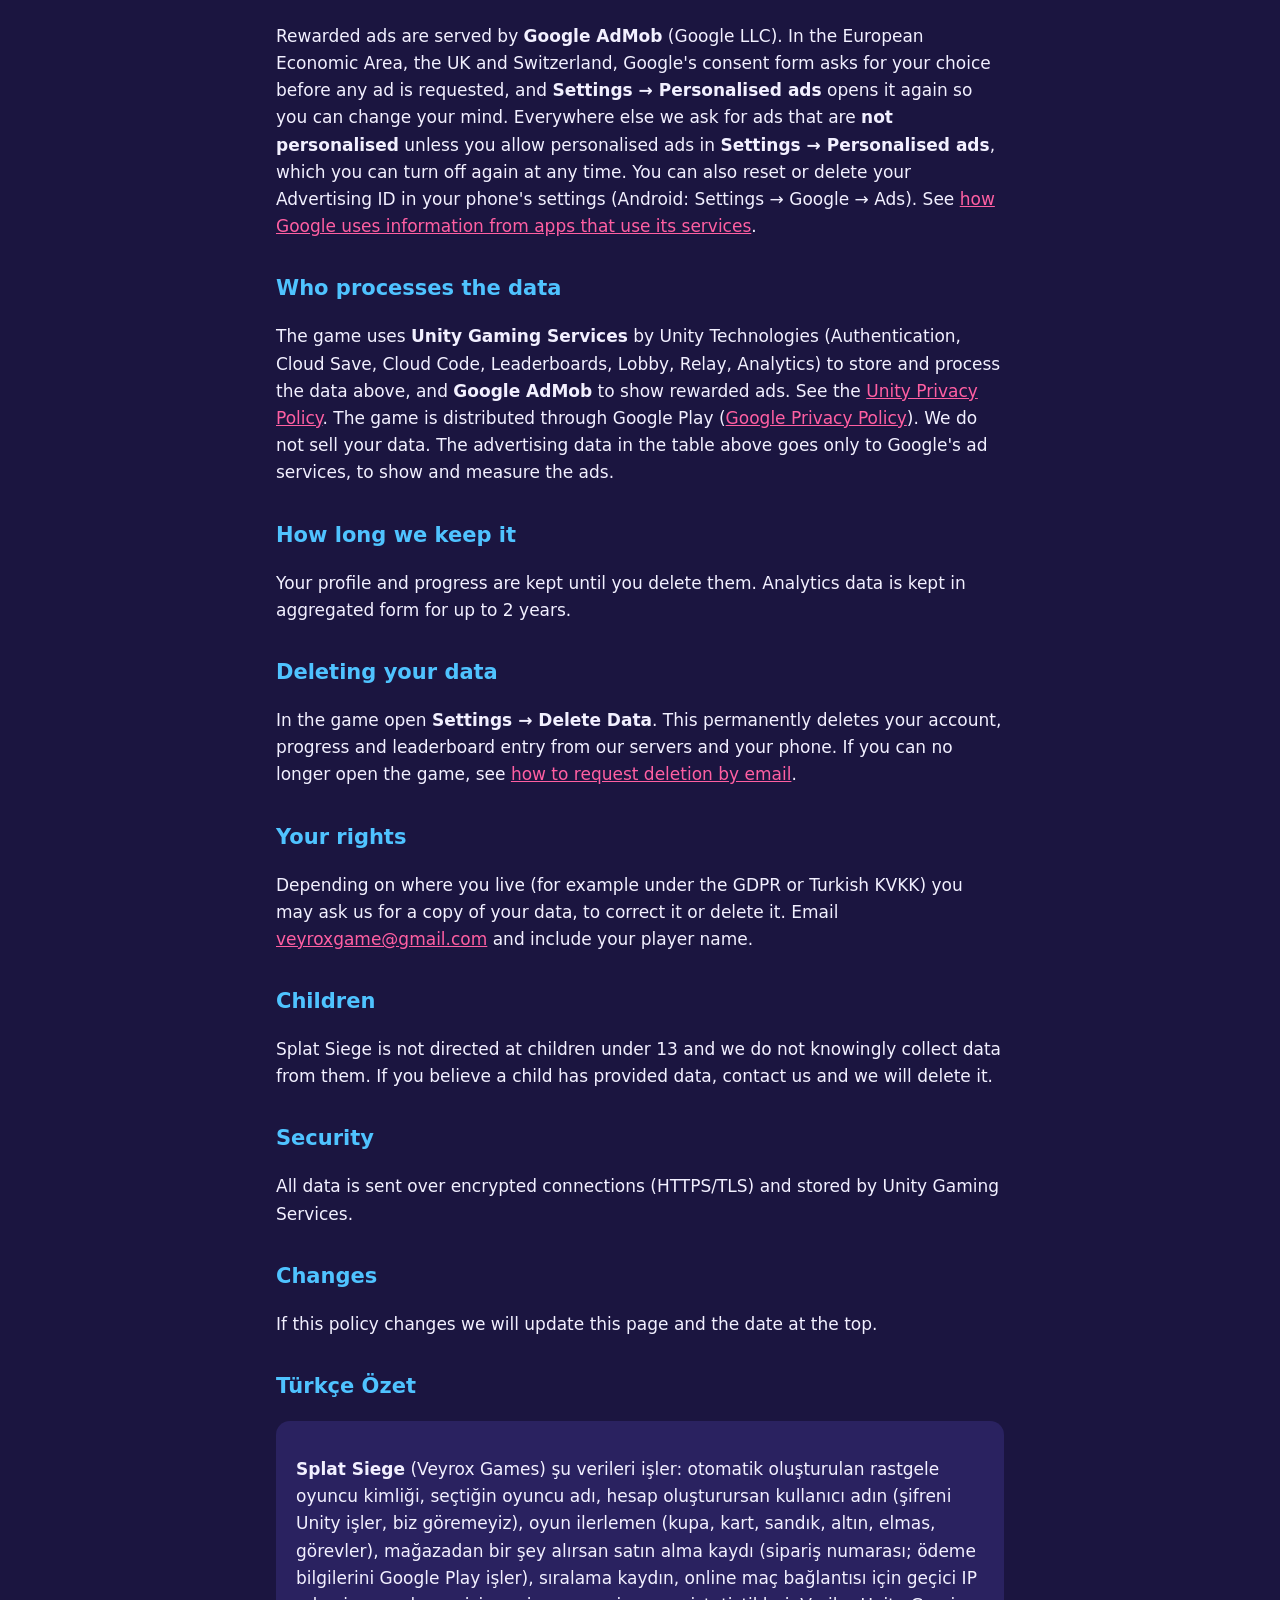
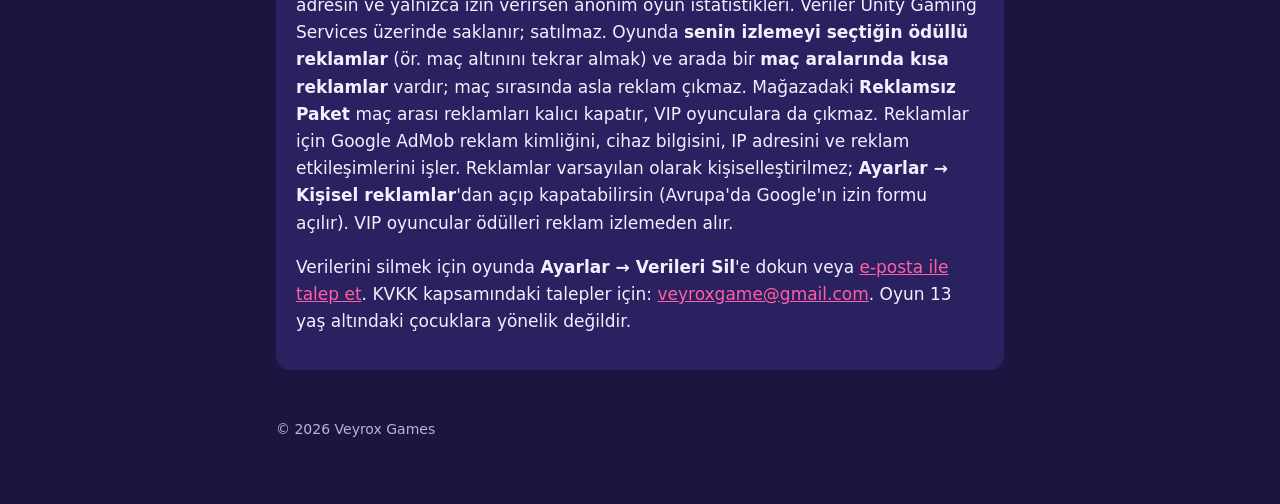
==== commit 85f8b673: "Privacy policy: ad breaks between matches, the No-Ads pack" ====
--- a/privacy.html
+++ b/privacy.html
@@ -28,12 +28,12 @@
 <tr><td>Purchase records (order id, product bought)</td><td>Deliver in-app purchases and prevent fraud. Payment details are handled by Google Play; we never see them.</td><td>Only if you buy something in the shop</td></tr>
 <tr><td>Leaderboard entry (player name, trophies)</td><td>Show rankings</td><td>Always</td></tr>
 <tr><td>IP address (temporary)</td><td>Connect you to online matches</td><td>During matchmaking and online matches</td></tr>
-<tr><td>Advertising ID, device information (model, OS, language, screen), IP address and ad interactions (ads loaded, watched, tapped)</td><td>Show the rewarded ads you choose to watch, give you the reward, limit how often they show, measure them and prevent ad fraud</td><td>While rewarded ads are switched on: the ad service starts with the game and loads an ad in the background; an ad only plays when you tap a "watch an ad" button</td></tr>
+<tr><td>Advertising ID, device information (model, OS, language, screen), IP address and ad interactions (ads loaded, watched, tapped)</td><td>Show ads (the rewarded ones you choose to watch and short ad breaks between matches), give you the reward, limit how often they show, measure them and prevent ad fraud</td><td>While ads are switched on: the ad service starts with the game and loads ads in the background. A rewarded ad plays when you tap a "watch an ad" button; an ad break can show between matches</td></tr>
 <tr><td>Gameplay statistics (match results, cards used, paint coverage), device model, OS and app version, country</td><td>Balance and improve the game</td><td>Only if you tap "Allow" on the analytics question. You can turn it off anytime in Settings.</td></tr>
 </table>
 </div>
-<p>We do not collect your real name, email address, contacts, photos, precise location or payment card details. The game only shows <strong>rewarded ads that you choose to watch</strong> (for example to get a match's coins again or open a chest sooner); it never shows an ad you did not ask for.
-VIP players get these rewards without watching the ads.</p>
+<p>We do not collect your real name, email address, contacts, photos, precise location or payment card details. The game shows <strong>rewarded ads that you choose to watch</strong> (for example to get a match's coins again or open a chest sooner) and, now and then, a short <strong>ad break between matches</strong> - never during a match, and not in your first games.
+The <strong>No-Ads pack</strong> in the shop turns the ad breaks off for good; VIP players get no ad breaks and get the rewards without watching the ads.</p>
 
 <h2>Ads and your choices</h2>
 <p>Rewarded ads are served by <strong>Google AdMob</strong> (Google LLC). In the European Economic Area, the UK and Switzerland, Google's consent form asks for your choice before any ad is requested, and <strong>Settings → Personalised ads</strong> opens it again so you can change your mind.
@@ -70,7 +70,7 @@
 <p><strong>Splat Siege</strong> (Veyrox Games) şu verileri işler: otomatik oluşturulan rastgele oyuncu kimliği, seçtiğin oyuncu adı, hesap oluşturursan kullanıcı adın (şifreni Unity işler, biz göremeyiz),
 oyun ilerlemen (kupa, kart, sandık, altın, elmas, görevler), mağazadan bir şey alırsan satın alma kaydı (sipariş numarası; ödeme bilgilerini Google Play işler), sıralama kaydın, online maç bağlantısı için geçici IP adresin ve yalnızca izin verirsen anonim oyun istatistikleri.
 Veriler Unity Gaming Services üzerinde saklanır; satılmaz.
-Oyunda yalnızca <strong>senin izlemeyi seçtiğin ödüllü reklamlar</strong> vardır (ör. maç altınını tekrar almak); bunlar için Google AdMob reklam kimliğini, cihaz bilgisini, IP adresini ve reklam etkileşimlerini işler.
+Oyunda <strong>senin izlemeyi seçtiğin ödüllü reklamlar</strong> (ör. maç altınını tekrar almak) ve arada bir <strong>maç aralarında kısa reklamlar</strong> vardır; maç sırasında asla reklam çıkmaz. Mağazadaki <strong>Reklamsız Paket</strong> maç arası reklamları kalıcı kapatır, VIP oyunculara da çıkmaz. Reklamlar için Google AdMob reklam kimliğini, cihaz bilgisini, IP adresini ve reklam etkileşimlerini işler.
 Reklamlar varsayılan olarak kişiselleştirilmez; <strong>Ayarlar → Kişisel reklamlar</strong>'dan açıp kapatabilirsin (Avrupa'da Google'ın izin formu açılır). VIP oyuncular ödülleri reklam izlemeden alır.</p>
 <p>Verilerini silmek için oyunda <strong>Ayarlar → Verileri Sil</strong>'e dokun veya <a href="delete-account.html">e-posta ile talep et</a>.
 KVKK kapsamındaki talepler için: <a href="mailto:veyroxgame@gmail.com">veyroxgame@gmail.com</a>. Oyun 13 yaş altındaki çocuklara yönelik değildir.</p>
